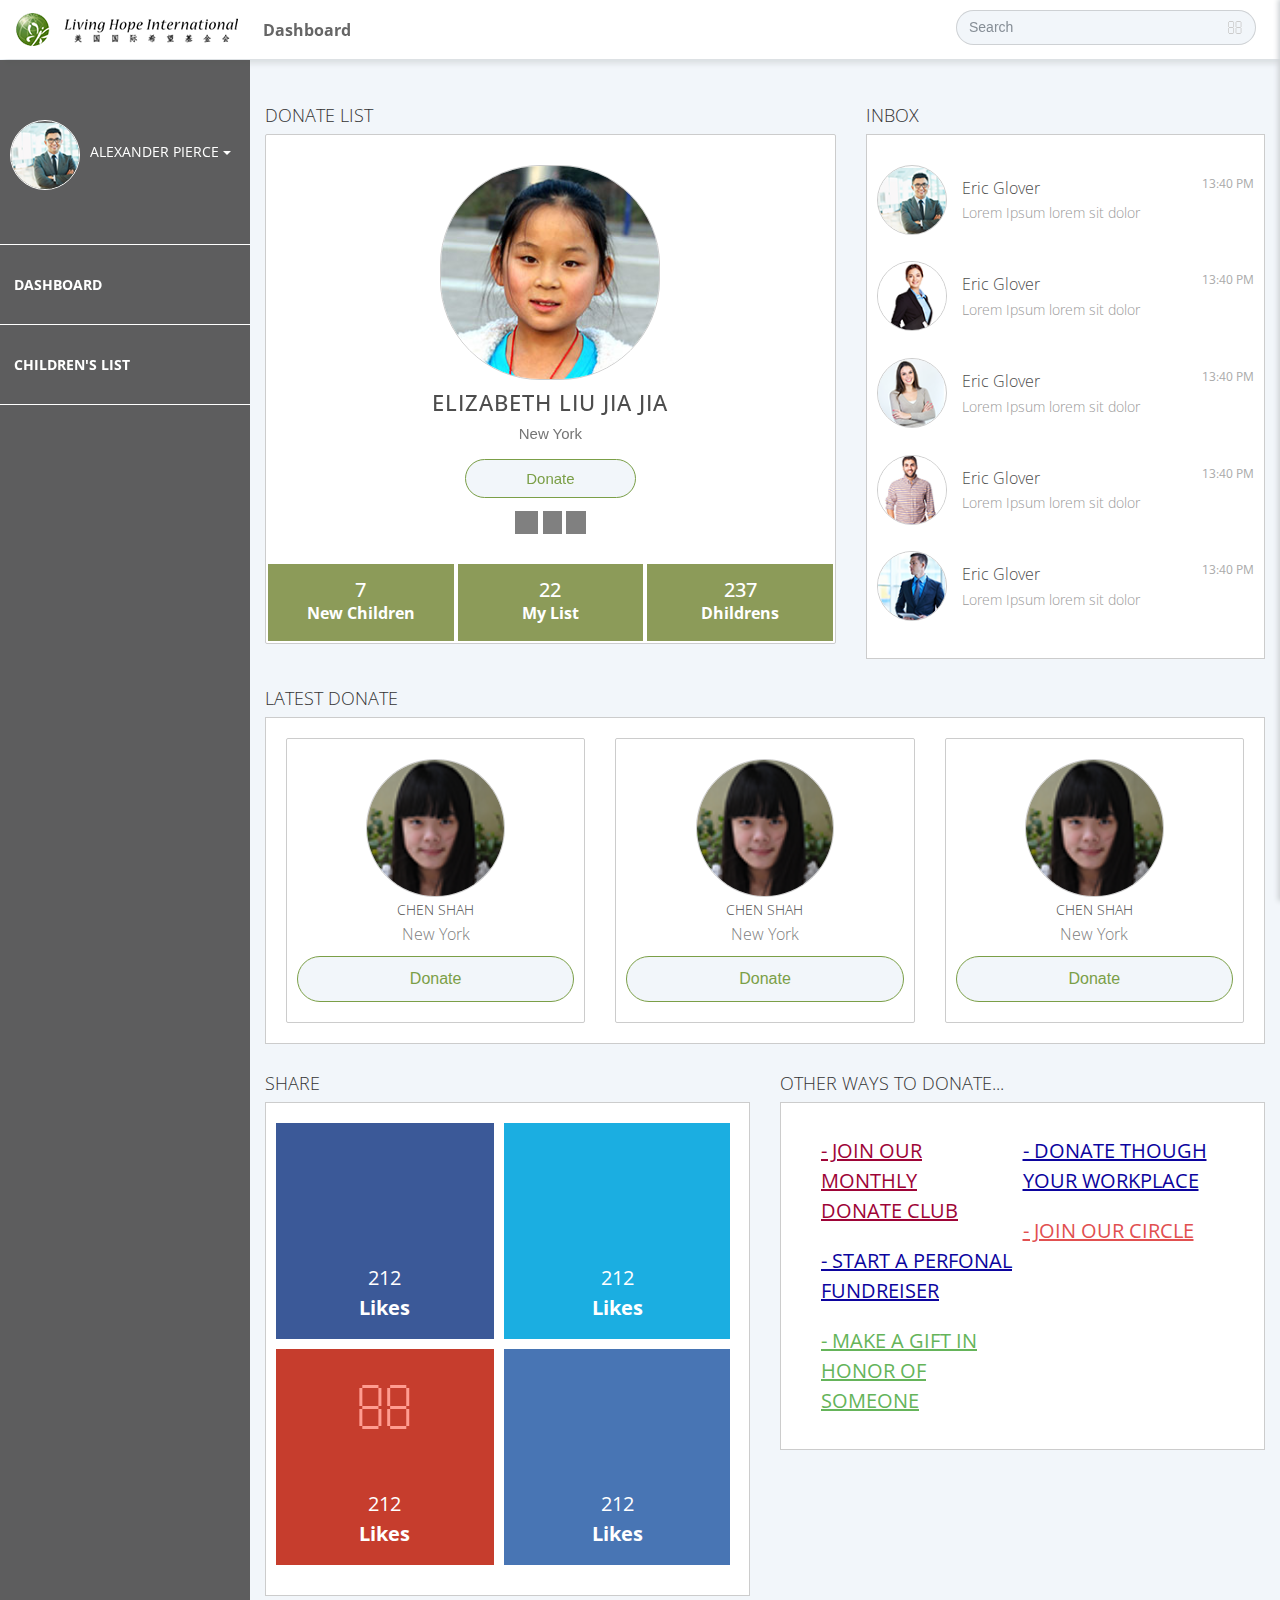
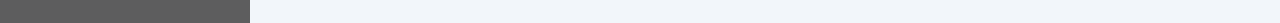
==== index.html @ 3114140f "Commit" ====
<!doctype html>
<html class="no-js" lang="">
  <head>
    <meta charset="utf-8">
    <meta name="description" content="">
    <meta name="viewport" content="width=device-width, initial-scale=1, shrink-to-fit=no">
    <title>work</title>

    <link rel="apple-touch-icon" href="apple-touch-icon.png">
    <!-- Place favicon.ico in the root directory -->

    <link rel="stylesheet" href="styles/vendor.css">

    <link rel="stylesheet" href="styles/main.css">
    <link rel="stylesheet" href="../bower_components/font-awesome/css/font-awesome.css">  
    <script src="scripts/vendor/modernizr.js"></script>

    <link href="https://fonts.googleapis.com/css?family=Open+Sans:300,300i,400,400i,600,600i,700,700i,800,800i" rel="stylesheet"> 
  </head>
  <body class="fixed-nav sticky-footer" id="page-top">
    <!--[if IE]>
      <p class="browserupgrade">You are using an <strong>outdated</strong> browser. Please <a href="http://browsehappy.com/">upgrade your browser</a> to improve your experience.</p>
    <![endif]-->
  
  
  <!-- Navigation -->
  <nav class="navbar navbar-expand-lg navbar-light fixed-top" id="mainNav">
    <a class="navbar-brand" href="index.html"><img src="images/logo.png" alt=""></a>
    <button class="navbar-toggler navbar-toggler-right" type="button" data-toggle="collapse" data-target="#navbarResponsive" aria-controls="navbarResponsive" aria-expanded="false" aria-label="Toggle navigation">
      <span class="navbar-toggler-icon"></span>
    </button>
    <div class="collapse navbar-collapse" id="navbarResponsive">
      <ul class="navbar-nav navbar-sidenav" id="exampleAccordion">
          <!-- User Account: style can be found in dropdown.less -->
        <li class="dropdown user user-menu">
          <a href="#" class="dropdown-toggle" data-toggle="dropdown">
            <img src="./images/1.png" class="user-image" alt="User Image">
            <span class="user-span">Alexander Pierce</span>
          </a>
          <ul class="dropdown-menu">
            <!-- User image -->
            <li class="user-header">
              <h5>About User</h5>
              <img src="./images/3.png" class="img-circle" alt="">
              <p>lorem ipsum sit dolor</p>
            </li>
            <!-- Menu Body -->
            <li class="user-body">
              <!-- /.row -->
            </li>
            <!-- Menu Footer-->
            <li class="user-footer">
              <div class="pull-left">
                <a href="#" class="signin-b">Profile</a>
              </div>
              <div class="pull-right">
                <a href="#" class="signout-b">Sign out</a>
              </div>
            </li>
          </ul>
        </li>
        <li class="nav-item" data-toggle="tooltip" data-placement="right" title="Components">
          <a class="nav-link " href="index.html">
              Dashboard
          </a>
          <!-- <ul class="sidenav-second-level collapse" id="collapseComponents">
            <li>
              <a href="static-nav.html">Static Navigation</a>
            </li>
            <li>
              <a href="#">Custom Card Examples</a>
            </li> -->
          <!-- </ul> -->
        </li>
        <li class="nav-item" data-toggle="tooltip" data-placement="right" title="Example Pages">
          <a class="nav-link nav-link" href="children-list.html">
            Children's List
          </a>
          <!-- <ul class="sidenav-second-level collapse" id="collapseExamplePages">
            <li>
              <a href="login.html">Login Page</a>
            </li>
            <li>
              <a href="register.html">Registration Page</a>
            </li>
            <li>
              <a href="forgot-password.html">Forgot Password Page</a>
            </li>
            <li>
              <a href="blank.html">Blank Page</a>
            </li>
          </ul> -->
        </li>
      </ul>
      <div class="nv-left">
        <ul class="navbar-nav  mr-auto">
          <li class="nav-item active">
            <a class="nav-link" href="index.html">Dashboard <span class="sr-only">(current)</span></a>
          </li>
        </ul>
      </div>
      <ul class="navbar-nav ml-auto">
        <li class="nav-item dropdown">
          <a class="nav-link dropdown-toggle mr-lg-2 nav-toggle" href="#" id=""  aria-haspopup="true" aria-expanded="false">
            <i class="fa fa-fw fa-bell"></i>
            <span class="d-lg-none">Alerts
              <span class="badge badge-pill badge-warning">6 New</span>
            </span>
            <span class="new-indicator text-danger d-none d-lg-block">
              <i class="fa fa-fw fa-circle"></i>
              <span class="number">6</span>
            </span>
          </a>
          <article role='navigation' class="main-menu">
            <div class="n-header">
                <h3>Notification</h3>
                <span class="nav-toggle  close"><i class="fa fa-times"></i></span>

            </div>
            <ul>
              <li>
                <a href="#" class="notofication">
                  <img src="./images/2.png" alt="">
                  <h5>Eric Glover</h5>
                  <p>Neque porro quisquam est qui dolorem...</p>
                  <span>2 hours ago</span>
                </a>
              </li>
              <li>
                <a href="#" class="notofication">
                  <img src="./images/2.png" alt="">
                  <h5>Eric Glover</h5>
                  <p>Neque porro quisquam est qui dolorem...</p>
                  <span>2 hours ago</span>
                </a>
              </li>
              <li>
                <a href="#" class="notofication">
                  <img src="./images/2.png" alt="">
                  <h5>Eric Glover</h5>
                  <p>Neque porro quisquam est qui dolorem...</p>
                  <span>2 hours ago</span>
                </a>
              </li>
              <li>
                <a href="#" class="notofication">
                  <img src="./images/2.png" alt="">
                  <h5>Eric Glover</h5>
                  <p>Neque porro quisquam est qui dolorem...</p>
                  <span>2 hours ago</span>
                </a>
              </li>
            </ul>
          </article>  
          <div class="dropdown-menu" aria-labelledby="alertsDropdown">
            <h6 class="dropdown-header">New Alerts:</h6>
            <div class="dropdown-divider"></div>
              <a class="dropdown-item" href="#">
                <span class="text-danger">
                  <strong>
                    <i class="fa fa-long-arrow-up"></i>
                    Status Update</strong>
                </span>
                <span class="small float-right text-muted">11:21 AM</span>
                <div class="dropdown-message small">This is an automated server response message. All systems are online.</div>
              </a>
            <div class="dropdown-divider"></div>
              <a class="dropdown-item" href="#">
                <span class="text-danger">
                  <strong>
                    <i class="fa fa-long-arrow-down"></i>
                    Status Update</strong>
                </span>
                <span class="small float-right text-muted">11:21 AM</span>
                <div class="dropdown-message small">This is an automated server response message. All systems are online.</div>
              </a>
            <div class="dropdown-divider"></div>
              <a class="dropdown-item" href="#">
                <span class="text-success">
                  <strong>
                    <i class="fa fa-long-arrow-up"></i>
                    Status Update</strong>
                </span>
                <span class="small float-right text-muted">11:21 AM</span>
                <div class="dropdown-message small">This is an automated server response message. All systems are online.</div>
              </a>
            <div class="dropdown-divider"></div>
              <a class="dropdown-item small" href="#">
                View all alerts
              </a>
          </div>
        </li>
        <li class="nav-item">
          <form class="form-inline my-2 my-lg-0 mr-lg-2">
            <div class="input-group">
              <input type="text" class="form-control" placeholder="Search">
              <span class="input-group-btn">
                <button class="btn" type="button">
                  <i class="fa fa-search"></i>
                </button>
              </span>
            </div>
          </form>
        </li>
      </ul>
    </div> <!-- End Of Navbar Collapse -->
  </nav>  <!-- End  Of Nav--> 
  <div class="content-wrapper">
    <div class="container-fluid">
      <div class="page-content">
        <div class="row">
          <div class="col-md-7">
            <h4>Donate List</h4>
            <div class="content-holder">
              <div class="slider-part">
                <div id="testimonial-slider" class="owl-carousel owl-theme">
                  <div class="testimonial item">
                    <div class="pic">
                        <img src="./images/1.jpg">
                    </div>
                    <div class="testimonial-profile">
                        <h3 class="title"><a href="details.html"> Elizabeth Liu Jia Jia </a> </h3>
                        <span class="post">New York</span>
                    </div>
                    <div class="description">
                        <a href="#" class="d-button">Donate</a>
                        <div class="social-media">
                          <ul class="social-icons">
                              <li><a href="" class="social-icon"> <i class="fa fa-facebook"></i></a></li>
                              <li><a href="" class="social-icon"> <i class="fa fa-twitter"></i></a></li>
                              <li><a href="" class="social-icon"> <i class="fa fa-linkedin"></i></a></li>
                          </ul>
                        </div>
                    </div>
                  </div>
                  <div class="testimonial item">
                    <div class="pic">
                        <img src="./images/1.jpg">
                    </div>
                    <div class="testimonial-profile">
                        <h3 class="title"><a href="details.html"> Elizabeth Liu Jia Jia </a> </h3>
                        <span class="post">New York</span>
                    </div>
                    <div class="description">
                        <a href="#" class="d-button">Donate</a>
                        <div class="social-media">
                          <ul class="social-icons">
                              <li><a href="" class="social-icon"> <i class="fa fa-facebook"></i></a></li>
                              <li><a href="" class="social-icon"> <i class="fa fa-twitter"></i></a></li>
                              <li><a href="" class="social-icon"> <i class="fa fa-linkedin"></i></a></li>
                          </ul>
                        </div>
                    </div>
                  </div>
                  <div class="testimonial item">
                    <div class="pic">
                        <img src="./images/1.jpg">
                    </div>
                    <div class="testimonial-profile">
                        <h3 class="title"><a href="details.html"> Elizabeth Liu Jia Jia </a> </h3>
                        <span class="post">New York</span>
                    </div>
                    <div class="description">
                        <a href="#" class="d-button">Donate</a>
                        <div class="social-media">
                          <ul class="social-icons">
                              <li><a href="" class="social-icon"> <i class="fa fa-facebook"></i></a></li>
                              <li><a href="" class="social-icon"> <i class="fa fa-twitter"></i></a></li>
                              <li><a href="" class="social-icon"> <i class="fa fa-linkedin"></i></a></li>
                          </ul>
                        </div>
                    </div>
                  </div>
                </div> <!-- End OF TESTIMONIL SLIDER-->
                <div class="children-about">
                  <div class="ch-content">
                    <h5>7</h5>
                    <span>New Children</span>
                  </div>
                  <div class="ch-content">
                    <h5>22</h5>
                    <span>My List</span>
                  </div>
                  <div class="ch-content">
                    <h5>237</h5>
                    <span>Dhildrens</span>
                  </div>
                </div>  
              </div> <!-- End Of Slider Part -->
            </div>  <!-- END OF CONTENT HOLDER -->
          </div> <!-- end of col-md-7-->
          <div class="col-md-5">
            <h4>Inbox</h4>   
            <div class="inbox-section">
              <div class="p-inbox">
                <a href="">
                  <img src="./images/1.png" alt="">
                  <h5>Eric Glover</h5>
                  <p>Lorem Ipsum lorem sit dolor</p>
                  <span>13:40 PM</span>
                </a>
              </div>
              <div class="p-inbox">
                <a href="">
                  <img src="./images/2.png" alt="">
                  <h5>Eric Glover</h5>
                  <p>Lorem Ipsum lorem sit dolor</p>
                  <span>13:40 PM</span>
                </a>
              </div>
              <div class="p-inbox">
                <a href="">
                  <img src="./images/3.png" alt="">
                  <h5>Eric Glover</h5>
                  <p>Lorem Ipsum lorem sit dolor</p>
                  <span>13:40 PM</span>
                </a>
              </div>
              <div class="p-inbox">
                <a href="">
                  <img src="./images/4.png" alt="">
                  <h5>Eric Glover</h5>
                  <p>Lorem Ipsum lorem sit dolor</p>
                  <span>13:40 PM</span>
                </a>
              </div>    
              <div class="p-inbox">
                <a href="">
                  <img src="./images/5.png" alt="">
                  <h5>Eric Glover</h5>
                  <p>Lorem Ipsum lorem sit dolor</p>
                  <span>13:40 PM</span>
                </a>
              </div>    
            </div>  <!-- end of inbox section-->
          </div> <!--END OF COL-MD-5-->
        </div> <!--End Of Row -->
        <h4 class="donate-h4">Latest Donate</h4>
        <div class="main-donate">
          <div class="row">
            <div class="col-md-4">
              <div class="donators">
                <img src="./images/a1.png" alt="">
                <h5><a href="details.html">Chen Shah </a></h5>
                <span>New York</span>
                <a href="details.html" class="donate-button">Donate</a>
              </div>
            </div>
            <div class="col-md-4">
              <div class="donators">
                <img src="./images/a1.png" alt="">
                <h5><a href="details.html">Chen Shah </a></h5>
                <span>New York</span>
                <a href="details.html" class="donate-button">Donate</a>
              </div>
            </div>
            <div class="col-md-4">
              <div class="donators">
                <img src="./images/a1.png" alt="">
                <h5><a href="details.html">Chen Shah </a></h5>
                <span>New York</span>
                <a href="details.html" class="donate-button">Donate</a>
              </div>
            </div>
          </div> <!-- end of row -->
        </div> <!-- end of main-donate-->
        <div class="ways-to-donate">
          <div class="row">
            <div class="col-md-6">
              <h4 class="donate-h4">SHARE</h4>
              <div class="social-media-donate">
                <div class="facebook-donate">
                  <a href="www.facebook.com">
                    <i class="fa fa-facebook" aria-hidden="true"></i>
                    <div class="text">
                      <span>212</span>
                      <p>Likes</p>
                  </a>    
                    </div>
                </div>
                <div class="twitter-donate">
                  <a href="#">
                    <i class="fa fa-twitter" aria-hidden="true"></i>
                    <div class="text">
                      <span>212</span>
                      <p>Likes</p>
                    </div>
                  </a>  
                </div>
                <div class="gmail-donate">
                  <a href="#">
                    <i class="fa fa-envelope-o" aria-hidden="true"></i>
                    <div class="text">
                      <span>212</span>
                      <p>Likes</p>
                    </div>
                  </a>  
                </div>
                <div class="linkedin-donate">
                  <a href="">
                    <i class="fa fa-linkedin" aria-hidden="true"></i>
                    <div class="text">
                      <span>212</span>
                      <p>Likes</p>
                    </div>
                  </a>
                </div>
              </div>
            </div>
            <div class="col-md-6">
              <h4 class="donate-h4">Other Ways to Donate...</h4>
              <div class="donate-text">
                <div class="first">
                  <h3 class="red"><a href="#">- Join our monthly donate club</a></h3>
                  <h3 class="blue"><a href="#">- Start a perfonal fundreiser </a></h3>
                  <h3 class="green"><a href="#"> - Make a gift in honor of someone</a> </h3>
                </div>
                <div class="second">
                  <h3 class="blue"><a href="">- Donate though your Workplace </a></h3>
                  <h3 class="blod"><a href="">- Join Our Circle </a></h3>
                </div>
              </div>
            </div>
          </div> <!-- end of row -->
        </div> <!--end of ways to donate -->
      </div> <!-- end page content -->
    </div>  <!-- end container-fluid -->
  </div> <!-- end content-wraper -->
  <!-- Google Analytics: change UA-XXXXX-X to be your site's ID. -->
  <script>
    (function(b,o,i,l,e,r){b.GoogleAnalyticsObject=l;b[l]||(b[l]=
    function(){(b[l].q=b[l].q||[]).push(arguments)});b[l].l=+new Date;
    e=o.createElement(i);r=o.getElementsByTagName(i)[0];
    e.src='https://www.google-analytics.com/analytics.js';
    r.parentNode.insertBefore(e,r)}(window,document,'script','ga'));
    ga('create','UA-XXXXX-X');ga('send','pageview');
  </script>

  <script src="scripts/vendor.js"></script>
  
  <script src="scripts/plugins.js"></script>
  <!-- <script src="./scripts/ControlSidebar.js"></script>
  <script src="./scripts/slider.js"></script> -->
  <script src="scripts/main.js"></script>
  </body>
</html>
---- styles/vendor.css ----
/**
 * Owl Carousel v2.2.1
 * Copyright 2013-2017 David Deutsch
 * Licensed under  ()
 */
/*
 *  Owl Carousel - Core
 */
.owl-carousel {
  display: none;
  width: 100%;
  -webkit-tap-highlight-color: transparent;
  /* position relative and z-index fix webkit rendering fonts issue */
  position: relative;
  z-index: 1; }
  .owl-carousel .owl-stage {
    position: relative;
    -ms-touch-action: pan-Y;
    -moz-backface-visibility: hidden;
    /* fix firefox animation glitch */ }
  .owl-carousel .owl-stage:after {
    content: ".";
    display: block;
    clear: both;
    visibility: hidden;
    line-height: 0;
    height: 0; }
  .owl-carousel .owl-stage-outer {
    position: relative;
    overflow: hidden;
    /* fix for flashing background */
    -webkit-transform: translate3d(0px, 0px, 0px); }
  .owl-carousel .owl-wrapper,
  .owl-carousel .owl-item {
    -webkit-backface-visibility: hidden;
    -moz-backface-visibility: hidden;
    -ms-backface-visibility: hidden;
    -webkit-transform: translate3d(0, 0, 0);
    -moz-transform: translate3d(0, 0, 0);
    -ms-transform: translate3d(0, 0, 0); }
  .owl-carousel .owl-item {
    position: relative;
    min-height: 1px;
    float: left;
    -webkit-backface-visibility: hidden;
    -webkit-tap-highlight-color: transparent;
    -webkit-touch-callout: none; }
  .owl-carousel .owl-item img {
    display: block;
    width: 100%; }
  .owl-carousel .owl-nav.disabled,
  .owl-carousel .owl-dots.disabled {
    display: none; }
  .owl-carousel .owl-nav .owl-prev,
  .owl-carousel .owl-nav .owl-next,
  .owl-carousel .owl-dot {
    cursor: pointer;
    cursor: hand;
    -webkit-user-select: none;
    -khtml-user-select: none;
    -moz-user-select: none;
    -ms-user-select: none;
    user-select: none; }
  .owl-carousel.owl-loaded {
    display: block; }
  .owl-carousel.owl-loading {
    opacity: 0;
    display: block; }
  .owl-carousel.owl-hidden {
    opacity: 0; }
  .owl-carousel.owl-refresh .owl-item {
    visibility: hidden; }
  .owl-carousel.owl-drag .owl-item {
    -webkit-user-select: none;
    -moz-user-select: none;
    -ms-user-select: none;
    user-select: none; }
  .owl-carousel.owl-grab {
    cursor: move;
    cursor: grab; }
  .owl-carousel.owl-rtl {
    direction: rtl; }
  .owl-carousel.owl-rtl .owl-item {
    float: right; }

/* No Js */
.no-js .owl-carousel {
  display: block; }

/*
 *  Owl Carousel - Animate Plugin
 */
.owl-carousel .animated {
  animation-duration: 1000ms;
  animation-fill-mode: both; }

.owl-carousel .owl-animated-in {
  z-index: 0; }

.owl-carousel .owl-animated-out {
  z-index: 1; }

.owl-carousel .fadeOut {
  animation-name: fadeOut; }

@keyframes fadeOut {
  0% {
    opacity: 1; }
  100% {
    opacity: 0; } }

/*
 * 	Owl Carousel - Auto Height Plugin
 */
.owl-height {
  transition: height 500ms ease-in-out; }

/*
 * 	Owl Carousel - Lazy Load Plugin
 */
.owl-carousel .owl-item .owl-lazy {
  opacity: 0;
  transition: opacity 400ms ease; }

.owl-carousel .owl-item img.owl-lazy {
  transform-style: preserve-3d; }

/*
 * 	Owl Carousel - Video Plugin
 */
.owl-carousel .owl-video-wrapper {
  position: relative;
  height: 100%;
  background: #000; }

.owl-carousel .owl-video-play-icon {
  position: absolute;
  height: 80px;
  width: 80px;
  left: 50%;
  top: 50%;
  margin-left: -40px;
  margin-top: -40px;
  background: url("owl.video.play.png") no-repeat;
  cursor: pointer;
  z-index: 1;
  -webkit-backface-visibility: hidden;
  transition: transform 100ms ease; }

.owl-carousel .owl-video-play-icon:hover {
  -ms-transform: scale(1.3, 1.3);
      transform: scale(1.3, 1.3); }

.owl-carousel .owl-video-playing .owl-video-tn,
.owl-carousel .owl-video-playing .owl-video-play-icon {
  display: none; }

.owl-carousel .owl-video-tn {
  opacity: 0;
  height: 100%;
  background-position: center center;
  background-repeat: no-repeat;
  background-size: contain;
  transition: opacity 400ms ease; }

.owl-carousel .owl-video-frame {
  position: relative;
  z-index: 1;
  height: 100%;
  width: 100%; }

/**
 * Owl Carousel v2.2.1
 * Copyright 2013-2017 David Deutsch
 * Licensed under  ()
 */
/*
 * 	Default theme - Owl Carousel CSS File
 */
.owl-theme .owl-nav {
  margin-top: 10px;
  text-align: center;
  -webkit-tap-highlight-color: transparent; }
  .owl-theme .owl-nav [class*='owl-'] {
    color: #FFF;
    font-size: 14px;
    margin: 5px;
    padding: 4px 7px;
    background: #D6D6D6;
    display: inline-block;
    cursor: pointer;
    border-radius: 3px; }
    .owl-theme .owl-nav [class*='owl-']:hover {
      background: #869791;
      color: #FFF;
      text-decoration: none; }
  .owl-theme .owl-nav .disabled {
    opacity: 0.5;
    cursor: default; }

.owl-theme .owl-nav.disabled + .owl-dots {
  margin-top: 10px; }

.owl-theme .owl-dots {
  text-align: center;
  -webkit-tap-highlight-color: transparent; }
  .owl-theme .owl-dots .owl-dot {
    display: inline-block;
    zoom: 1;
    *display: inline; }
    .owl-theme .owl-dots .owl-dot span {
      width: 10px;
      height: 10px;
      margin: 5px 7px;
      background: #D6D6D6;
      display: block;
      -webkit-backface-visibility: visible;
      transition: opacity 200ms ease;
      border-radius: 30px; }
    .owl-theme .owl-dots .owl-dot.active span, .owl-theme .owl-dots .owl-dot:hover span {
      background: #869791; }
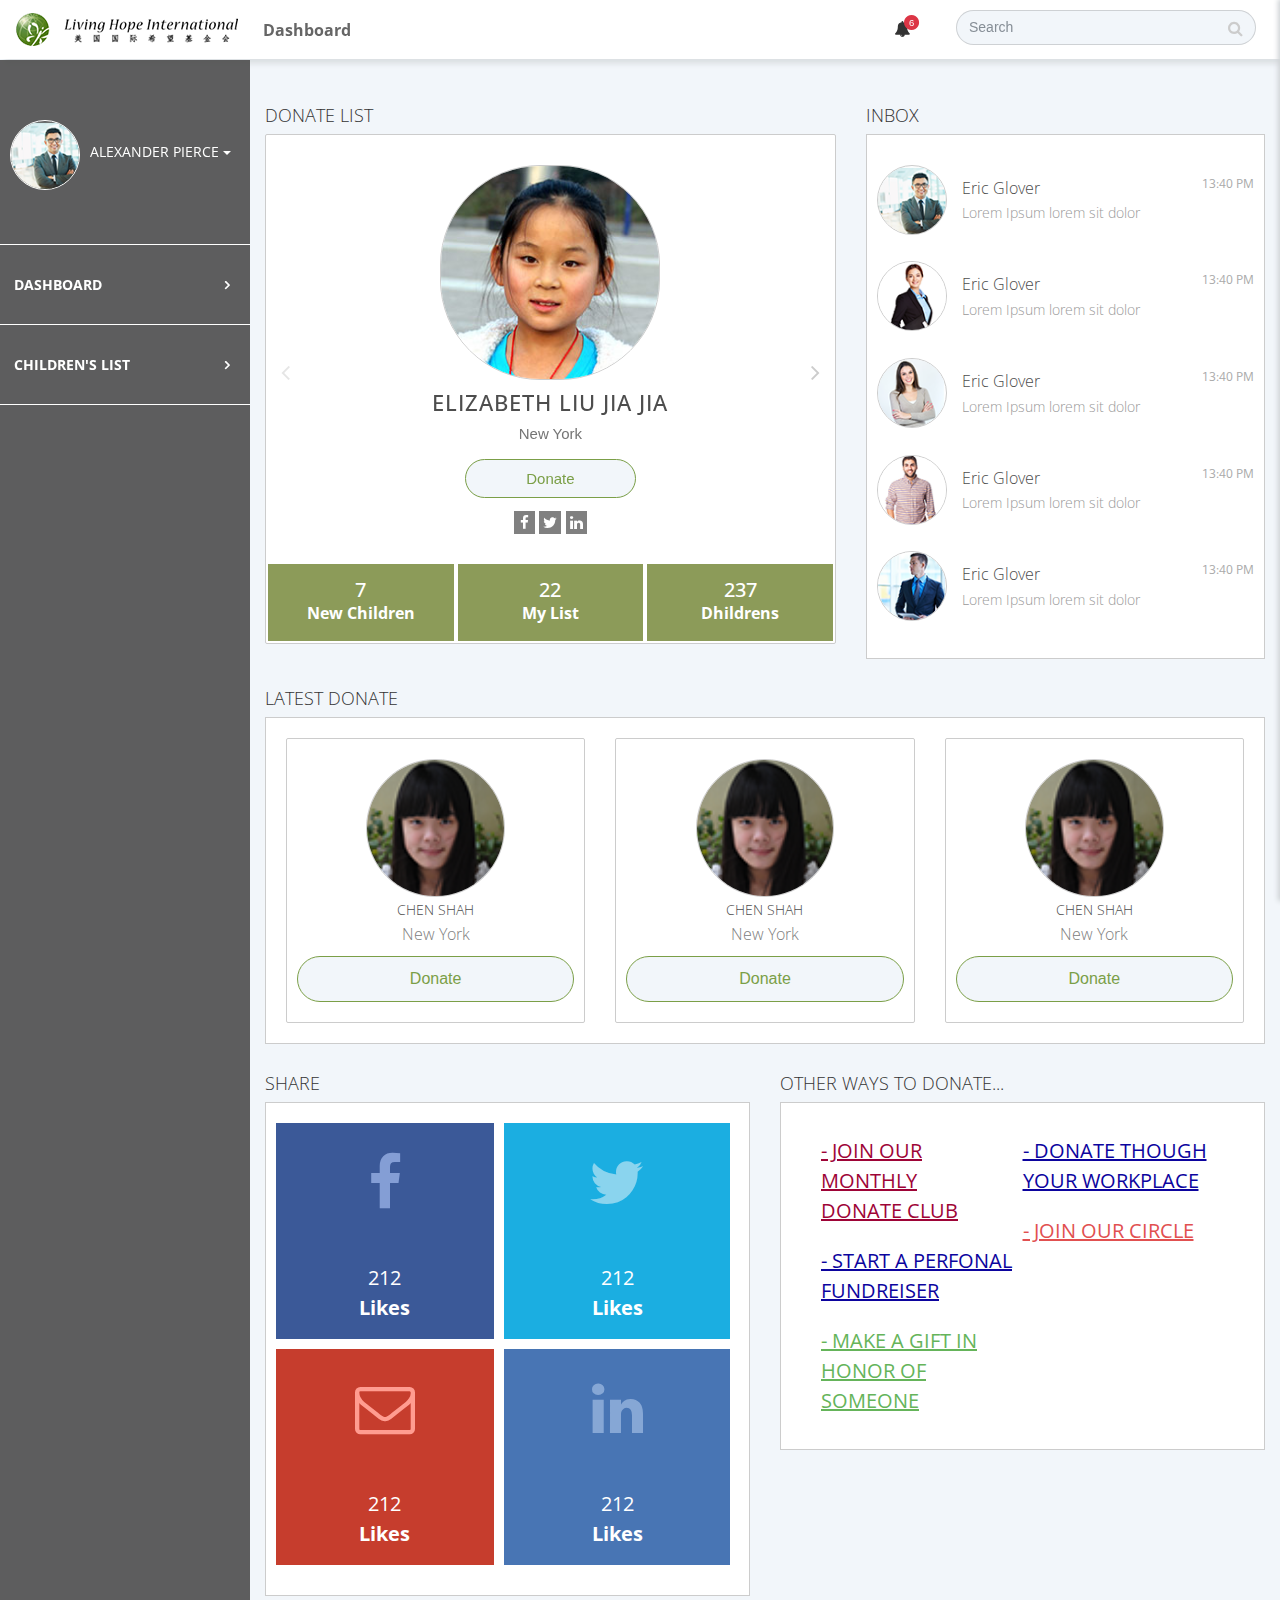
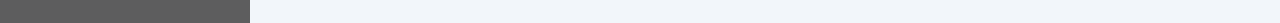
==== commit 19bd5b24: "23" ====
--- a/index.html
+++ b/index.html
@@ -12,7 +12,7 @@
     <link rel="stylesheet" href="styles/vendor.css">
 
     <link rel="stylesheet" href="styles/main.css">
-    <link rel="stylesheet" href="../bower_components/font-awesome/css/font-awesome.css">  
+    <link rel="stylesheet" href="font-awesome/css/font-awesome.css">  
     <script src="scripts/vendor/modernizr.js"></script>
 
     <link href="https://fonts.googleapis.com/css?family=Open+Sans:300,300i,400,400i,600,600i,700,700i,800,800i" rel="stylesheet"> 
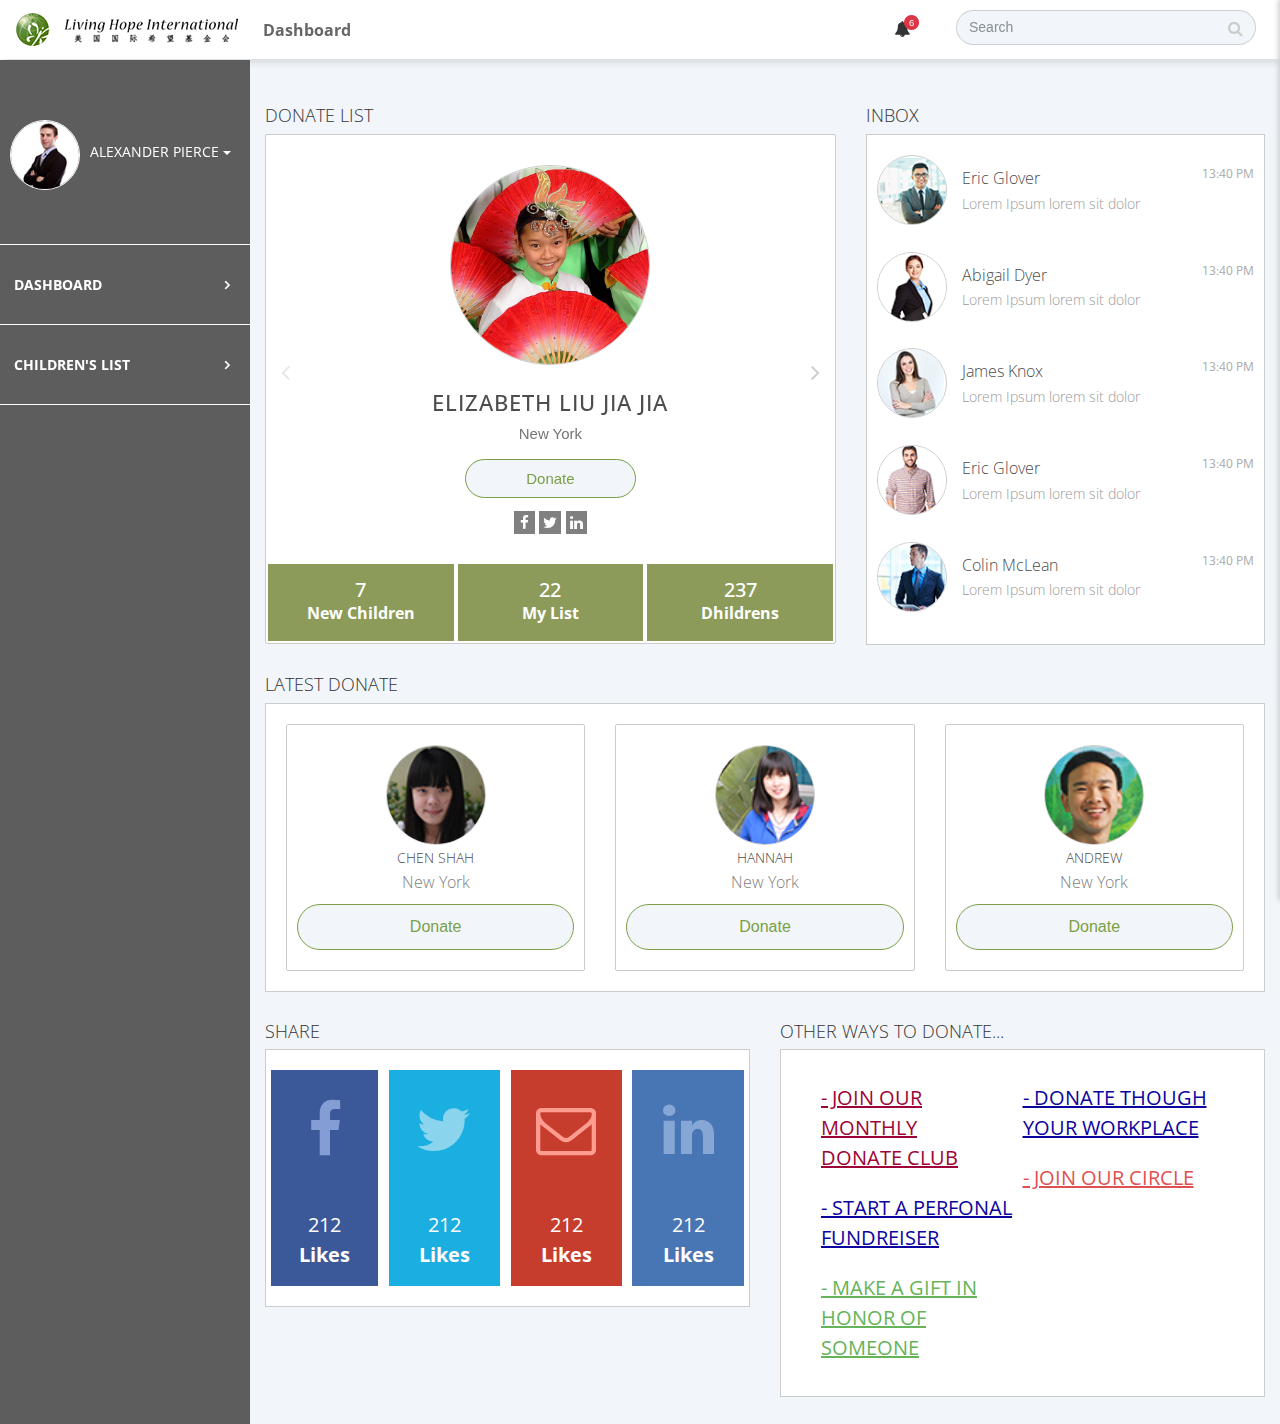
==== commit 7294253c: "Commit" ====
--- a/index.html
+++ b/index.html
@@ -34,14 +34,14 @@
           <!-- User Account: style can be found in dropdown.less -->
         <li class="dropdown user user-menu">
           <a href="#" class="dropdown-toggle" data-toggle="dropdown">
-            <img src="./images/1.png" class="user-image" alt="User Image">
+            <img src="./images/admin.png" class="user-image" alt="User Image">
             <span class="user-span">Alexander Pierce</span>
           </a>
           <ul class="dropdown-menu">
             <!-- User image -->
             <li class="user-header">
-              <h5>About User</h5>
-              <img src="./images/3.png" class="img-circle" alt="">
+              <h5>ALEXANDER PIERCE</h5>
+              <img src="./images/admin.png" class="img-circle" alt="">
               <p>lorem ipsum sit dolor</p>
             </li>
             <!-- Menu Body -->
@@ -216,7 +216,7 @@
                 <div id="testimonial-slider" class="owl-carousel owl-theme">
                   <div class="testimonial item">
                     <div class="pic">
-                        <img src="./images/1.jpg">
+                        <img src="./images/s1.jpg">
                     </div>
                     <div class="testimonial-profile">
                         <h3 class="title"><a href="details.html"> Elizabeth Liu Jia Jia </a> </h3>
@@ -226,16 +226,16 @@
                         <a href="#" class="d-button">Donate</a>
                         <div class="social-media">
                           <ul class="social-icons">
-                              <li><a href="" class="social-icon"> <i class="fa fa-facebook"></i></a></li>
-                              <li><a href="" class="social-icon"> <i class="fa fa-twitter"></i></a></li>
-                              <li><a href="" class="social-icon"> <i class="fa fa-linkedin"></i></a></li>
+                              <li><a href="https://web.facebook.com" class="social-icon"> <i class="fa fa-facebook"></i></a></li>
+                              <li><a href="https://twitter.com" class="social-icon"> <i class="fa fa-twitter"></i></a></li>
+                              <li><a href="https://www.linkedin.com" class="social-icon"> <i class="fa fa-linkedin"></i></a></li>
                           </ul>
                         </div>
                     </div>
                   </div>
                   <div class="testimonial item">
                     <div class="pic">
-                        <img src="./images/1.jpg">
+                        <img src="./images/s2.jpg">
                     </div>
                     <div class="testimonial-profile">
                         <h3 class="title"><a href="details.html"> Elizabeth Liu Jia Jia </a> </h3>
@@ -245,16 +245,16 @@
                         <a href="#" class="d-button">Donate</a>
                         <div class="social-media">
                           <ul class="social-icons">
-                              <li><a href="" class="social-icon"> <i class="fa fa-facebook"></i></a></li>
-                              <li><a href="" class="social-icon"> <i class="fa fa-twitter"></i></a></li>
-                              <li><a href="" class="social-icon"> <i class="fa fa-linkedin"></i></a></li>
+                            <li><a href="https://web.facebook.com" class="social-icon"> <i class="fa fa-facebook"></i></a></li>
+                            <li><a href="https://twitter.com" class="social-icon"> <i class="fa fa-twitter"></i></a></li>
+                            <li><a href="https://www.linkedin.com" class="social-icon"> <i class="fa fa-linkedin"></i></a></li>
                           </ul>
                         </div>
                     </div>
                   </div>
                   <div class="testimonial item">
                     <div class="pic">
-                        <img src="./images/1.jpg">
+                        <img src="./images/s3.jpg">
                     </div>
                     <div class="testimonial-profile">
                         <h3 class="title"><a href="details.html"> Elizabeth Liu Jia Jia </a> </h3>
@@ -264,9 +264,9 @@
                         <a href="#" class="d-button">Donate</a>
                         <div class="social-media">
                           <ul class="social-icons">
-                              <li><a href="" class="social-icon"> <i class="fa fa-facebook"></i></a></li>
-                              <li><a href="" class="social-icon"> <i class="fa fa-twitter"></i></a></li>
-                              <li><a href="" class="social-icon"> <i class="fa fa-linkedin"></i></a></li>
+                            <li><a href="https://web.facebook.com" class="social-icon"> <i class="fa fa-facebook"></i></a></li>
+                            <li><a href="https://twitter.com" class="social-icon"> <i class="fa fa-twitter"></i></a></li>
+                            <li><a href="https://www.linkedin.com" class="social-icon"> <i class="fa fa-linkedin"></i></a></li>
                           </ul>
                         </div>
                     </div>
@@ -303,7 +303,7 @@
               <div class="p-inbox">
                 <a href="">
                   <img src="./images/2.png" alt="">
-                  <h5>Eric Glover</h5>
+                  <h5>Abigail Dyer</h5>
                   <p>Lorem Ipsum lorem sit dolor</p>
                   <span>13:40 PM</span>
                 </a>
@@ -311,7 +311,7 @@
               <div class="p-inbox">
                 <a href="">
                   <img src="./images/3.png" alt="">
-                  <h5>Eric Glover</h5>
+                  <h5>James Knox</h5>
                   <p>Lorem Ipsum lorem sit dolor</p>
                   <span>13:40 PM</span>
                 </a>
@@ -327,7 +327,7 @@
               <div class="p-inbox">
                 <a href="">
                   <img src="./images/5.png" alt="">
-                  <h5>Eric Glover</h5>
+                  <h5>Colin McLean</h5>
                   <p>Lorem Ipsum lorem sit dolor</p>
                   <span>13:40 PM</span>
                 </a>
@@ -338,26 +338,27 @@
         <h4 class="donate-h4">Latest Donate</h4>
         <div class="main-donate">
           <div class="row">
-            <div class="col-md-4">
+            <div class="col-md-4 col-sm-4 col-xs-4">
               <div class="donators">
-                <img src="./images/a1.png" alt="">
+                <a href="details.html" class="img-href"><img src="./images/a1.png" alt=""></a>
                 <h5><a href="details.html">Chen Shah </a></h5>
                 <span>New York</span>
                 <a href="details.html" class="donate-button">Donate</a>
               </div>
             </div>
-            <div class="col-md-4">
+            <div class="col-md-4 col-sm-4 col-xs-4">
               <div class="donators">
-                <img src="./images/a1.png" alt="">
-                <h5><a href="details.html">Chen Shah </a></h5>
+                <a href="details.html" class="img-href"><img src="./images/a2.png" alt=""></a>                  
+                <h5><a href="details.html">Hannah </a></h5>
                 <span>New York</span>
                 <a href="details.html" class="donate-button">Donate</a>
               </div>
             </div>
-            <div class="col-md-4">
+            <div class="col-md-4 col-sm-4 col-xs-4">
               <div class="donators">
-                <img src="./images/a1.png" alt="">
-                <h5><a href="details.html">Chen Shah </a></h5>
+                  <a href="details.html" class="img-href"><img src="./images/a3.png" alt=""></a>
+                  
+                <h5><a href="details.html">Andrew</a></h5>
                 <span>New York</span>
                 <a href="details.html" class="donate-button">Donate</a>
               </div>
